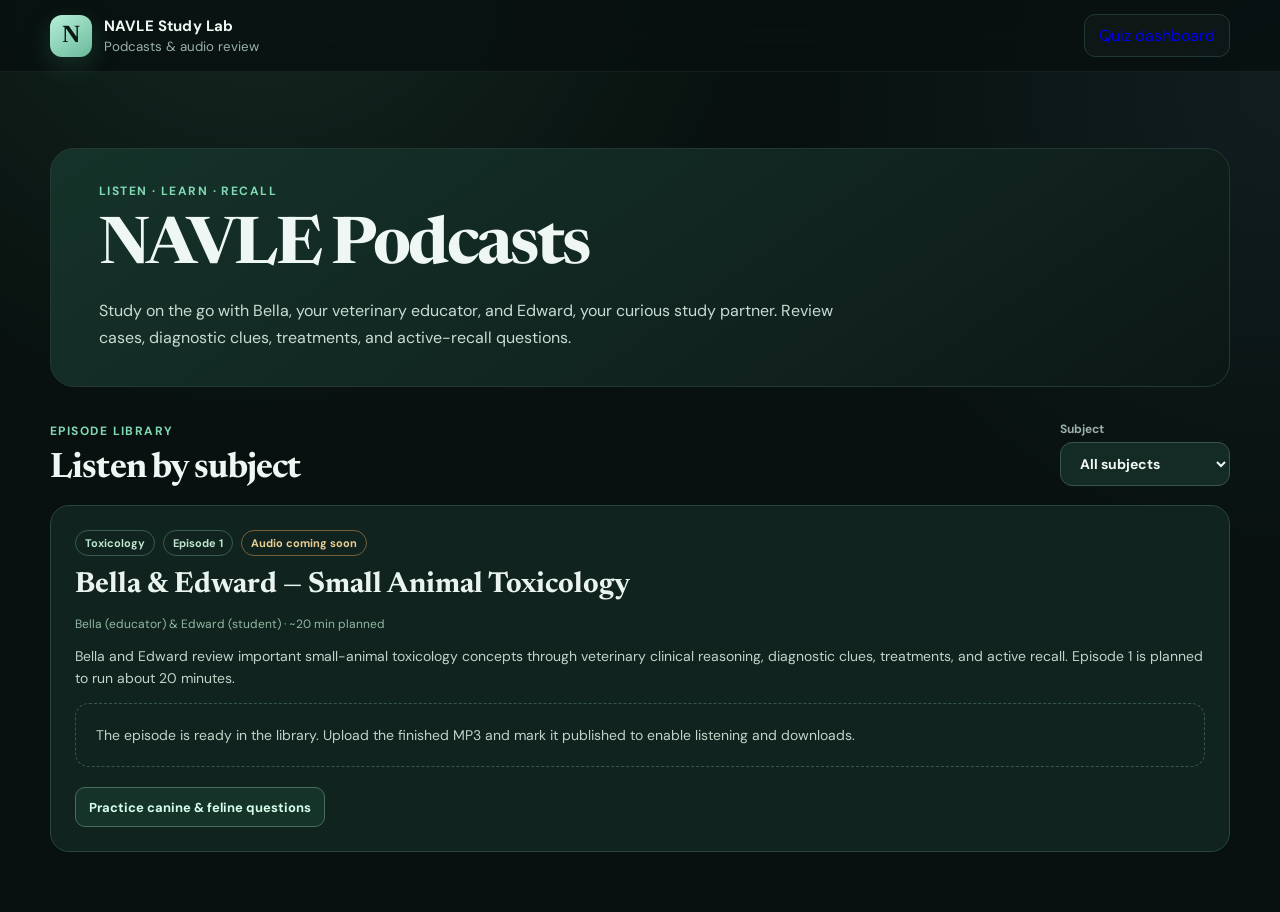
==== podcasts.html @ ac90ed96 "Add files via upload" ====
<!doctype html>
<html lang="en">
<head>
  <meta charset="utf-8">
  <meta name="viewport" content="width=device-width, initial-scale=1">
  <meta name="description" content="Bella and Edward NAVLE veterinary board review podcasts">
  <meta name="theme-color" content="#0b1715">
  <title>NAVLE Podcasts · NAVLE Study Lab</title>
  <link rel="preconnect" href="https://fonts.googleapis.com">
  <link rel="preconnect" href="https://fonts.gstatic.com" crossorigin>
  <link href="https://fonts.googleapis.com/css2?family=DM+Sans:wght@400;500;600;700&family=Newsreader:opsz,wght@6..72,600;6..72,700&display=swap" rel="stylesheet">
  <link rel="stylesheet" href="styles.css?v=4">
  <link rel="stylesheet" href="clinical.css?v=34">
  <link rel="stylesheet" href="podcasts.css?v=1">
  <script src="podcasts.js?v=1" defer></script>
</head>
<body>
  <div class="app-shell">
    <header class="topbar">
      <a class="brand podcasts-brand" href="index.html" aria-label="Return to NAVLE Study Lab dashboard">
        <span class="brand-mark">N</span>
        <span><strong>NAVLE Study Lab</strong><small>Podcasts &amp; audio review</small></span>
      </a>
      <div class="topbar-actions">
        <a class="ghost-btn podcast-nav-link" href="index.html">Quiz dashboard</a>
      </div>
    </header>
    <main class="main podcast-main">
      <section class="podcast-hero">
        <div class="eyebrow">Listen · learn · recall</div>
        <h1>NAVLE Podcasts</h1>
        <p>Study on the go with Bella, your veterinary educator, and Edward, your curious study partner. Review cases, diagnostic clues, treatments, and active-recall questions.</p>
      </section>
      <section class="podcast-library" aria-label="Podcast library">
        <div class="podcast-library-heading">
          <div><div class="eyebrow">Episode library</div><h2>Listen by subject</h2></div>
          <label class="podcast-filter-label" for="podcastSubject">Subject
            <select id="podcastSubject"><option value="all">All subjects</option></select>
          </label>
        </div>
        <div id="podcastStatus" class="podcast-status" role="status">Loading episodes…</div>
        <div id="podcastEpisodes" class="podcast-episodes"></div>
      </section>
    </main>
  </div>
</body>
</html>
---- styles.css ----
:root{
  --bg:#08110f; --surface:#0e1b18; --surface-2:#14231f; --surface-3:#1a2b26;
  --text:#eef7f3; --muted:#9bb0aa; --line:#233832; --accent:#85d3b3;
  --accent-strong:#b5efd8; --danger:#ff8e8e; --warning:#f3c978;
  --ok:#91e6bd; --shadow:0 24px 70px rgba(0,0,0,.28);
  --radius:18px; --max:1180px;
}
*{box-sizing:border-box}
html{scroll-behavior:smooth}
body{
  margin:0; min-height:100vh; color:var(--text); background:
  radial-gradient(circle at 20% -10%,rgba(80,150,124,.18),transparent 32rem),
  radial-gradient(circle at 100% 10%,rgba(80,118,150,.12),transparent 30rem),var(--bg);
  font-family:"DM Sans",system-ui,-apple-system,sans-serif;
}
button,select,input{font:inherit}
button{color:inherit}
button:focus-visible,.choice:focus-visible,select:focus-visible{outline:3px solid rgba(133,211,179,.45);outline-offset:3px}
.app-shell{min-height:100vh}
.topbar{
  position:sticky; top:0; z-index:20; display:flex; align-items:center; justify-content:space-between;
  gap:18px; padding:14px max(20px,calc((100vw - var(--max))/2)); backdrop-filter:blur(16px);
  background:rgba(8,17,15,.82); border-bottom:1px solid rgba(255,255,255,.06);
}
.brand{display:flex;align-items:center;gap:12px;background:none;border:0;padding:0;text-align:left;cursor:pointer}
.brand-mark{
  width:42px;height:42px;display:grid;place-items:center;border-radius:12px;
  background:linear-gradient(145deg,var(--accent-strong),#6bb99c);color:#0a1713;
  font-family:"Newsreader",serif;font-size:24px;font-weight:700;box-shadow:0 8px 24px rgba(76,164,130,.22)
}
.brand strong{display:block;font-size:15px;letter-spacing:.01em}.brand small{display:block;color:var(--muted);margin-top:2px}
.topbar-actions{display:flex;gap:8px}
.ghost-btn,.secondary-btn,.primary-btn,.pill-btn{
  border:1px solid var(--line);border-radius:11px;padding:10px 14px;cursor:pointer;transition:.18s ease;
}
.ghost-btn,.secondary-btn,.pill-btn{background:rgba(255,255,255,.025)}
.ghost-btn:hover,.secondary-btn:hover,.pill-btn:hover{background:var(--surface-3);border-color:#345248}
.primary-btn{background:var(--accent);color:#08110f;border-color:transparent;font-weight:700}
.primary-btn:hover{background:var(--accent-strong);transform:translateY(-1px)}
.primary-btn:disabled{opacity:.45;cursor:not-allowed;transform:none}
.main{width:min(var(--max),calc(100% - 40px));margin:0 auto;padding:52px 0 80px}
.hero{display:grid;grid-template-columns:minmax(0,1.35fr) minmax(290px,.65fr);gap:34px;align-items:end;margin-bottom:34px}
.eyebrow{text-transform:uppercase;letter-spacing:.14em;margin-bottom: 12px;font-size:12px;font-weight:700;color:var(--accent)}
h1,h2,h3{font-family:"Newsreader",serif;margin:0}
h1{font-size:clamp(42px,7vw,78px);line-height:.95;letter-spacing:-.04em;max-width:760px}
h2{font-size:34px;letter-spacing:-.025em}h3{font-size:23px}
.lede{color:var(--muted);font-size:17px;line-height:1.65;max-width:700px;margin:22px 0 0}
.hero-stat{
  border:1px solid var(--line);border-radius:var(--radius);padding:22px;background:linear-gradient(160deg,var(--surface-2),var(--surface));
  box-shadow:var(--shadow)
}
.hero-stat .big{font-family:"Newsreader";font-size:42px;font-weight:700}.hero-stat p{margin:4px 0 0;color:var(--muted)}
.controls{
  display:grid;grid-template-columns:1.15fr 1fr 1fr auto;gap:12px;align-items:end;
  padding:18px;border:1px solid var(--line);background:rgba(14,27,24,.72);border-radius:var(--radius);margin-bottom:26px
}
.field label{display:block;color:var(--muted);font-size:12px;font-weight:700;text-transform:uppercase;letter-spacing:.08em;margin:0 0 7px}
select{
  width:100%;background:var(--surface-3);color:var(--text);border:1px solid var(--line);border-radius:11px;padding:11px 12px
}
.section-heading{display:flex;justify-content:space-between;align-items:flex-end;gap:16px;margin:36px 0 16px}
.section-heading p{color:var(--muted);margin:0}
.grid{display:grid;grid-template-columns:repeat(3,minmax(0,1fr));gap:14px}
.category-card{
  position:relative;min-height:170px;padding:20px;border-radius:16px;border:1px solid var(--line);background:
  linear-gradient(155deg,rgba(25,48,41,.7),rgba(12,26,22,.9));cursor:pointer;transition:.2s ease;text-align:left
}
.category-card:hover{transform:translateY(-3px);border-color:#41685b;box-shadow:0 16px 34px rgba(0,0,0,.18)}
.category-card .count{font-size:13px;color:var(--muted)}.category-card h3{margin:12px 0 18px}
.mini-progress{height:5px;border-radius:999px;background:#20352e;overflow:hidden}.mini-progress span{display:block;height:100%;background:var(--accent);border-radius:inherit}
.card-footer{display:flex;justify-content:space-between;align-items:center;margin-top:10px;font-size:12px;color:var(--muted)}
.badge{padding:5px 8px;border:1px solid var(--line);border-radius:999px;background:rgba(255,255,255,.025)}
.quiz-head{display:flex;justify-content:space-between;gap:20px;align-items:flex-start;margin-bottom:22px}
.quiz-title p{color:var(--muted);margin:7px 0 0}
.progress-wrap{min-width:260px;text-align:right}.progress-wrap small{color:var(--muted)}
.progress-bar{height:7px;background:#1d312b;border-radius:999px;overflow:hidden;margin-top:8px}.progress-bar span{display:block;height:100%;background:var(--accent);transition:width .25s ease}
.question-card{max-width:900px;margin:0 auto;padding:30px;border:1px solid var(--line);border-radius:22px;background:linear-gradient(160deg,var(--surface-2),var(--surface));box-shadow:var(--shadow)}
.question-meta{display:flex;flex-wrap:wrap;gap:8px;margin-bottom:20px}
.question-text{font-family:"Newsreader",serif;font-size:clamp(25px,4vw,36px);line-height:1.18;letter-spacing:-.02em;margin:0 0 26px}
.choices{display:grid;gap:10px}
.choice{
  width:100%;display:grid;grid-template-columns:42px 1fr;gap:13px;align-items:start;text-align:left;
  background:rgba(255,255,255,.025);border:1px solid var(--line);border-radius:14px;padding:14px;cursor:pointer;transition:.16s ease
}
.choice:hover:not(:disabled){border-color:#45695d;background:rgba(133,211,179,.05)}
.choice:disabled{cursor:default}
.choice-letter{display:grid;place-items:center;width:34px;height:34px;border:1px solid #355248;border-radius:9px;font-weight:700;color:var(--muted)}
.choice.selected{border-color:#77bda3;background:rgba(133,211,179,.08)}.choice.selected .choice-letter{border-color:var(--accent);color:var(--accent-strong)}
.choice.correct{border-color:#62c99d;background:rgba(77,201,153,.09)}.choice.correct .choice-letter{background:#173b2d;color:var(--ok);border-color:#3e8f6d}
.choice.wrong{border-color:#a85252;background:rgba(220,80,80,.08)}.choice.wrong .choice-letter{background:#462325;color:#ffb2b2;border-color:#884447}
.feedback{margin-top:18px;padding:15px 17px;border-radius:13px;border:1px solid var(--line);background:#0c1815}
.feedback.good{border-color:#32684f}.feedback.bad{border-color:#713d3d}.feedback strong{display:block;margin-bottom:4px}.feedback p{margin:0;color:var(--muted);line-height:1.45}
.quiz-actions{display:flex;justify-content:space-between;gap:12px;margin-top:22px}.quiz-actions-right{display:flex;gap:10px}
.result-card,.stats-card,.center-card{max-width:840px;margin:30px auto;padding:30px;border:1px solid var(--line);border-radius:22px;background:var(--surface);box-shadow:var(--shadow)}
.result-score{display:flex;gap:24px;align-items:center;margin:24px 0}.score-ring{
  width:120px;height:120px;border-radius:50%;display:grid;place-items:center;border:10px solid #254237;font-family:"Newsreader";font-size:30px;font-weight:700
}
.result-copy p{color:var(--muted);line-height:1.6}.result-actions{display:flex;flex-wrap:wrap;gap:10px;margin-top:20px}
.stats-grid{display:grid;grid-template-columns:repeat(4,1fr);gap:12px;margin:20px 0}.stat-box{padding:16px;border:1px solid var(--line);border-radius:14px;background:var(--surface-2)}.stat-box strong{font-size:24px;display:block}.stat-box span{color:var(--muted);font-size:12px}
.missed-list{display:grid;gap:9px;margin-top:16px}.missed-row{padding:12px 14px;border:1px solid var(--line);border-radius:12px;color:var(--muted);background:rgba(255,255,255,.02)}
.empty{color:var(--muted);padding:34px;text-align:center;border:1px dashed var(--line);border-radius:16px}
.spinner{width:36px;height:36px;border:3px solid #2d463e;border-top-color:var(--accent);border-radius:50%;animation:spin .8s linear infinite;margin:0 auto 12px}
.center-card{text-align:center}.center-card p{color:var(--muted)}
@keyframes spin{to{transform:rotate(360deg)}}
@media(max-width:900px){.hero{grid-template-columns:1fr}.controls{grid-template-columns:1fr 1fr}.grid{grid-template-columns:repeat(2,1fr)}.stats-grid{grid-template-columns:repeat(2,1fr)}}
@media(max-width:620px){
  .main{width:min(100% - 24px,var(--max));padding-top:34px}.topbar{padding:12px}.brand small{display:none}.topbar-actions .ghost-btn:last-child{display:none}
  .controls,.grid{grid-template-columns:1fr}.controls .primary-btn{width:100%}.quiz-head{display:block}.progress-wrap{text-align:left;min-width:0;margin-top:15px}
  .question-card{padding:20px}.choice{grid-template-columns:36px 1fr;padding:12px}.question-text{font-size:27px}.quiz-actions{align-items:stretch}.quiz-actions-right{margin-left:auto}
  .stats-grid{grid-template-columns:1fr 1fr}.result-score{align-items:flex-start;flex-direction:column}
}

/* Completion-first study flow */
.hero-progress{height:7px;border-radius:999px;background:#20352e;overflow:hidden;margin-top:18px}.hero-progress span{display:block;height:100%;background:var(--accent);border-radius:inherit;transition:width .25s ease}.hero-stat small{display:block;margin-top:8px;color:var(--muted)}
.card-top{display:flex;justify-content:space-between;align-items:center;gap:12px}.complete-chip{font-size:11px;font-weight:700;letter-spacing:.04em;color:var(--ok);border:1px solid #376c56;background:rgba(86,190,145,.08);border-radius:999px;padding:5px 8px}.progress-numbers{display:flex;justify-content:space-between;gap:12px;margin-top:10px;font-size:12px;color:var(--muted)}.progress-numbers strong{color:var(--text);font-weight:600}.complete-card{background:linear-gradient(155deg,rgba(28,66,52,.72),rgba(11,29,23,.95));border-color:#345b4c}.complete-card .mini-progress span{background:var(--ok)}
.complete-result{text-align:center}.complete-icon{width:68px;height:68px;border-radius:50%;display:grid;place-items:center;margin:0 auto 18px;background:rgba(104,214,166,.12);border:1px solid #3e8064;color:var(--ok);font-size:32px;font-weight:700}.complete-result .lede{margin:16px auto 0}.complete-result .result-actions{justify-content:center}.section-complete-bar{height:8px;max-width:560px;margin:24px auto 0;border-radius:999px;background:#20352e;overflow:hidden}.section-complete-bar span{display:block;height:100%;background:var(--ok)}
.retry-note{display:flex;justify-content:space-between;gap:12px;align-items:center;padding:12px 14px;border:1px solid #5b4b2c;background:rgba(243,201,120,.06);border-radius:12px;color:var(--warning)}.retry-note span{color:var(--muted);font-size:12px}.overall-progress{margin:22px 0;padding:16px;border:1px solid var(--line);border-radius:14px;background:var(--surface-2)}.overall-progress>div:first-child{display:flex;justify-content:space-between;gap:12px;align-items:center;margin-bottom:10px}.overall-progress span{color:var(--muted);font-size:13px}
@media(max-width:620px){.progress-numbers{font-size:11px}.retry-note{align-items:flex-start;flex-direction:column}.complete-result .result-actions{display:grid;grid-template-columns:1fr}.complete-result .result-actions button{width:100%}}
---- clinical.css ----
/* v11 — Quick Burst + Clinical Cases */
.dual-progress{display:grid;gap:18px}
.hero-lane+.hero-lane{padding-top:16px;border-top:1px solid var(--line)}
.hero-lane-head{display:flex;justify-content:space-between;gap:12px;align-items:center;margin-bottom:8px}
.hero-lane-head strong{font-family:"Newsreader",serif;font-size:20px}
.hero-lane-head span,.hero-lane small{color:var(--muted);font-size:12px}
.hero-lane.clinical .hero-progress span,
.clinical-track .mini-progress span,
.mode-stats.clinical .progress-bar span{background:linear-gradient(90deg,var(--accent),#9cb9f0)}
.clinical-controls{grid-template-columns:1fr 1.15fr 1fr .8fr auto}
.dual-card{min-height:230px}
.track-block{margin-top:14px}
.track-label{display:flex;justify-content:space-between;gap:10px;color:var(--muted);font-size:11px;margin-bottom:6px}
.track-label span:first-child{font-weight:700;color:var(--text)}
.clinical-track{padding-top:10px;border-top:1px solid rgba(255,255,255,.05)}
.clinical-badge{border-color:#4b6a80;color:#bdd0ee}
.clinical-question-card .question-text{max-width:820px}
.progress-mode-stack{display:grid;gap:14px;margin:24px 0}
.mode-stats{padding:18px;border:1px solid var(--line);border-radius:15px;background:var(--surface-2)}
.mode-stats-head{display:flex;justify-content:space-between;align-items:center;gap:12px;margin-bottom:12px}
.mode-stats-head h3{font-size:21px}.mode-stats-head strong{font-size:22px}
.mode-stat-numbers{display:flex;flex-wrap:wrap;gap:14px;margin-top:9px;color:var(--muted);font-size:12px}
@media(max-width:1000px){.clinical-controls{grid-template-columns:1fr 1fr}.clinical-controls .primary-btn{width:100%}}
@media(max-width:620px){
  .clinical-controls{grid-template-columns:1fr}
  .dual-card{min-height:0}
  .hero-lane-head{align-items:flex-start;flex-direction:column;gap:2px}
}


/* v13 — dashboard polish */
.hero .lede{
  max-width:720px;
}
.dual-progress{
  gap:22px;
}
.hero-lane{
  display:block;
}
.hero-lane + .hero-lane{
  margin-top:2px;
  padding-top:20px;
}
.hero-lane-head{
  display:flex;
  align-items:baseline;
  justify-content:space-between;
  gap:24px;
  margin-bottom:10px;
}
.hero-lane-head strong{
  white-space:nowrap;
}
.hero-lane-head span{
  white-space:nowrap;
  text-align:right;
}
.hero-lane small{
  display:block;
  margin-top:8px;
}

.clinical-controls{
  grid-template-columns:minmax(180px,1fr) minmax(250px,1.25fr) minmax(240px,1.1fr) minmax(90px,.38fr);
  align-items:end;
}
.start-session-row{
  grid-column:1 / -1;
  display:flex;
  justify-content:center;
  padding-top:2px;
}
.start-session-row .primary-btn{
  width:min(260px,100%);
  min-width:220px;
}

@media(max-width:1000px){
  .clinical-controls{
    grid-template-columns:1fr 1fr;
  }
  .start-session-row{
    grid-column:1 / -1;
  }
}
@media(max-width:620px){
  .clinical-controls{
    grid-template-columns:1fr;
  }
  .start-session-row{
    grid-column:1;
  }
  .start-session-row .primary-btn{
    width:100%;
    min-width:0;
  }
  .hero-lane-head{
    flex-direction:row;
    align-items:baseline;
    gap:10px;
  }
}


/* v14 — section card cleanup + resilient dashboard layout */
.controls.clinical-controls{
  display:grid !important;
  grid-template-columns:minmax(180px,1fr) minmax(250px,1.25fr) minmax(240px,1.1fr) minmax(90px,.38fr) !important;
  gap:14px !important;
  align-items:end !important;
}
.controls.clinical-controls .start-session-row{
  grid-column:1 / -1 !important;
  display:flex !important;
  justify-content:center !important;
  width:100% !important;
  padding-top:4px !important;
}
.controls.clinical-controls .start-session-row .primary-btn{
  width:260px !important;
  min-width:220px !important;
  max-width:100% !important;
}

.dual-card{
  display:block !important;
  text-align:left !important;
  padding:20px !important;
  min-height:250px !important;
}
.dual-card .section-counts{
  display:flex !important;
  justify-content:space-between !important;
  align-items:center !important;
  gap:14px !important;
  flex-wrap:wrap !important;
  margin-bottom:8px !important;
  color:var(--muted) !important;
  font-size:12px !important;
}
.dual-card h3{
  margin:4px 0 18px !important;
}
.dual-card .track-block{
  display:block !important;
  margin-top:0 !important;
}
.dual-card .track-block + .track-block{
  margin-top:16px !important;
  padding-top:14px !important;
  border-top:1px solid rgba(255,255,255,.06) !important;
}
.dual-card .track-label{
  display:flex !important;
  justify-content:space-between !important;
  align-items:baseline !important;
  gap:16px !important;
  width:100% !important;
  margin-bottom:8px !important;
  font-size:13px !important;
}
.dual-card .track-name{
  font-weight:700 !important;
  color:var(--text) !important;
  white-space:nowrap !important;
}
.dual-card .track-remaining{
  color:var(--muted) !important;
  text-align:right !important;
  white-space:nowrap !important;
}
.dual-card .mini-progress{
  margin:0 !important;
}
.dual-card .track-cleared{
  margin-top:7px !important;
  color:var(--muted) !important;
  font-size:11px !important;
}
.dual-card .clinical-track{
  border-top:1px solid rgba(255,255,255,.06) !important;
}
.dual-card .clinical-track .mini-progress span{
  background:linear-gradient(90deg,var(--accent),#9cb9f0) !important;
}

@media(max-width:1000px){
  .controls.clinical-controls{
    grid-template-columns:1fr 1fr !important;
  }
}
@media(max-width:620px){
  .controls.clinical-controls{
    grid-template-columns:1fr !important;
  }
  .controls.clinical-controls .start-session-row{
    grid-column:1 !important;
  }
  .controls.clinical-controls .start-session-row .primary-btn{
    width:100% !important;
    min-width:0 !important;
  }
  .dual-card{
    min-height:0 !important;
  }
  .dual-card .section-counts,
  .dual-card .track-label{
    gap:8px !important;
  }
}
---- podcasts.css ----
/* Podcast add-on. Does not override existing quiz layouts or progress tracking. */
.podcast-nav-link{display:inline-flex;align-items:center;justify-content:center;text-decoration:none;white-space:nowrap}
.podcasts-brand{text-decoration:none;color:inherit}
.podcast-main{padding-bottom:60px}
.podcast-hero{margin:24px 0 34px;padding:34px clamp(20px,5vw,48px);border:1px solid var(--line,#29443d);border-radius:24px;background:linear-gradient(145deg,#15332a,#10211e 68%,#0b1715);color:var(--text,#f1f9f5)}
.podcast-hero .eyebrow,.podcast-library .eyebrow{font-size:12px;letter-spacing:.12em;text-transform:uppercase;color:#81d8b4;font-weight:700}
.podcast-hero h1{font-family:'Newsreader',Georgia,serif;font-size:clamp(37px,6vw,65px);line-height:1.05;margin:15px 0}
.podcast-hero p{max-width:740px;line-height:1.7;color:#c8dcd3;margin:0;font-size:16px}
.podcast-library-heading{display:flex;gap:20px;align-items:end;justify-content:space-between;margin:0 0 19px}
.podcast-library-heading h2{font-family:'Newsreader',Georgia,serif;font-size:clamp(26px,4vw,35px);margin:7px 0 0}
.podcast-filter-label{display:flex;flex-direction:column;gap:5px;color:var(--muted,#bad0c5);font-size:12px;font-weight:700}
.podcast-filter-label select{min-width:170px;max-width:100%;padding:11px 15px;border:1px solid #36564a;border-radius:12px;background:#142a24;color:#f0f8f3;font:inherit;font-size:14px}
.podcast-episodes{display:grid;grid-template-columns:repeat(auto-fit,minmax(min(100%,340px),1fr));gap:18px}
.podcast-card{border:1px solid #29463b;border-radius:19px;background:#10231e;padding:24px;min-width:0;display:flex;flex-direction:column;gap:13px;color:#e9f4ee}
.podcast-card-header{display:flex;flex-wrap:wrap;gap:8px;align-items:center}
.podcast-chip{display:inline-block;border:1px solid #365c4e;border-radius:999px;padding:5px 9px;font-size:11px;color:#bde6d2;font-weight:700}
.podcast-chip.pending{color:#e9cd93;border-color:#78603a}
.podcast-card h3{font-family:'Newsreader',Georgia,serif;font-size:clamp(23px,3vw,29px);margin:0;line-height:1.18}
.podcast-card p{line-height:1.6;color:#c1d4c9;margin:0;font-size:14px}
.podcast-hosts{font-size:12px;color:#91b8a5}
.podcast-card audio{width:100%;min-height:54px;accent-color:#81d8b4}
.podcast-controls{display:flex;align-items:center;gap:10px;flex-wrap:wrap}
.podcast-controls label{font-size:13px;color:#cadfd2}
.podcast-controls select{padding:7px 10px;border-radius:9px;background:#19352b;color:#fff;border:1px solid #456a59}
.podcast-actions{display:flex;flex-wrap:wrap;gap:10px;margin-top:auto;padding-top:7px}
.podcast-action{display:inline-flex;align-items:center;justify-content:center;padding:10px 13px;border:1px solid #476d5c;border-radius:10px;color:#d4ffeb;background:#163329;font-weight:700;font-size:13px;text-decoration:none;min-height:40px}
.podcast-action:hover,.podcast-action:focus-visible{background:#204739}
.podcast-action.primary{background:#8ad9ba;color:#10271c;border-color:#8ad9ba}
.podcast-empty{border:1px dashed #36574a;border-radius:14px;padding:20px;color:#a9c7b6}
.podcast-status:empty{display:none}
.podcast-status{color:#c6dcd1;margin:0 0 16px}
@media(max-width:650px){.podcast-library-heading{align-items:stretch;flex-direction:column}.podcast-filter-label select{width:100%}.podcast-card{padding:20px}.podcast-hero{margin-top:10px}.podcast-main{padding-bottom:40px}.topbar-actions .podcast-nav-link{padding:9px 11px;font-size:13px}}
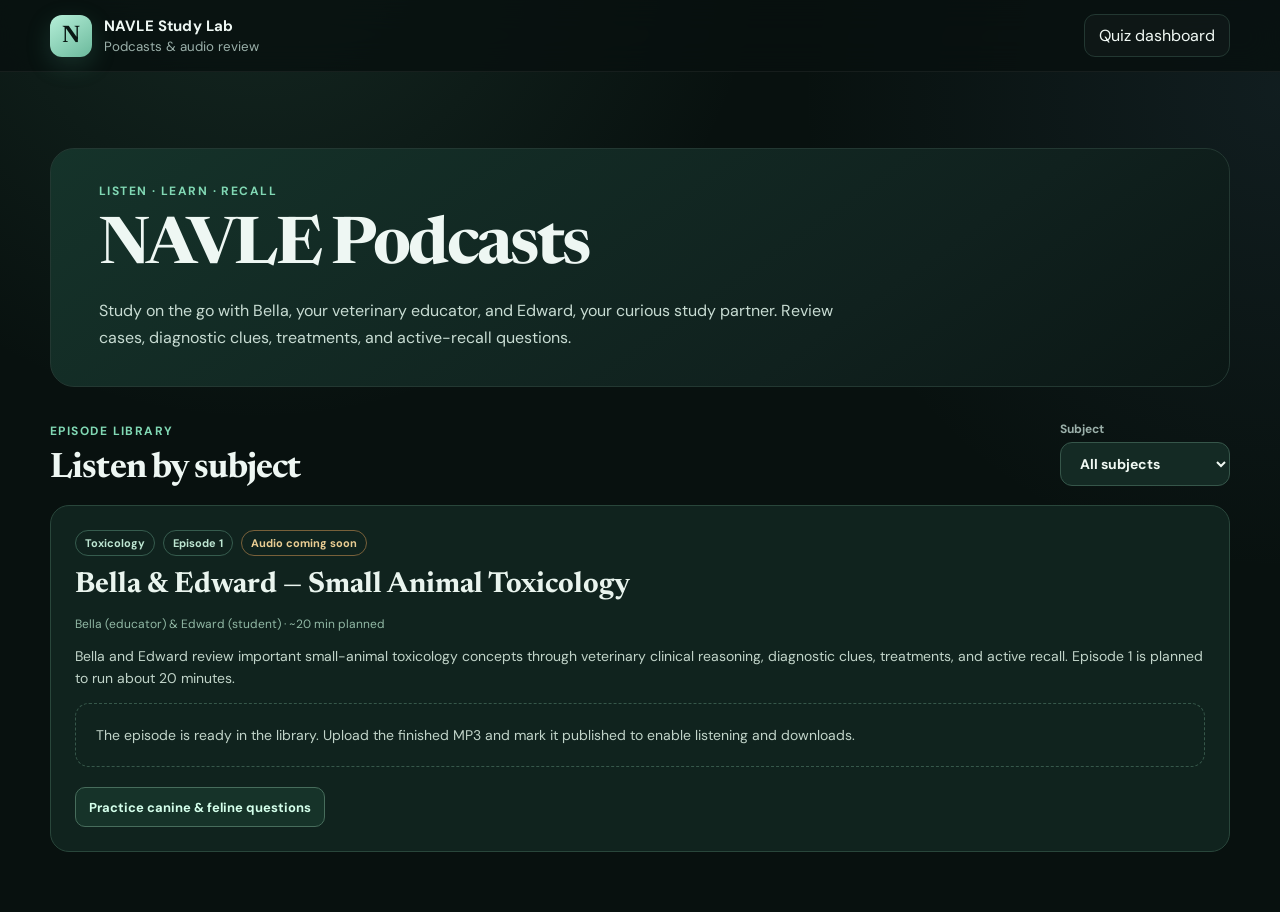
==== commit 05357d73: "Add files via upload" ====
--- a/podcasts.html
+++ b/podcasts.html
@@ -11,7 +11,7 @@
   <link href="https://fonts.googleapis.com/css2?family=DM+Sans:wght@400;500;600;700&family=Newsreader:opsz,wght@6..72,600;6..72,700&display=swap" rel="stylesheet">
   <link rel="stylesheet" href="styles.css?v=4">
   <link rel="stylesheet" href="clinical.css?v=34">
-  <link rel="stylesheet" href="podcasts.css?v=1">
+  <link rel="stylesheet" href="podcasts.css?v=3">
   <script src="podcasts.js?v=1" defer></script>
 </head>
 <body>
--- a/podcasts.css
+++ b/podcasts.css
@@ -1,5 +1,8 @@
 /* Podcast add-on. Does not override existing quiz layouts or progress tracking. */
 .podcast-nav-link{display:inline-flex;align-items:center;justify-content:center;text-decoration:none;white-space:nowrap}
+/* Match the white navigation text used by the existing buttons, not the browser link blue. */
+.topbar-actions a.podcast-nav-link,.topbar-actions a.podcast-nav-link:link,.topbar-actions a.podcast-nav-link:visited{color:#f1f9f5}
+.topbar-actions a.podcast-nav-link:hover,.topbar-actions a.podcast-nav-link:focus-visible{color:#ffffff}
 .podcasts-brand{text-decoration:none;color:inherit}
 .podcast-main{padding-bottom:60px}
 .podcast-hero{margin:24px 0 34px;padding:34px clamp(20px,5vw,48px);border:1px solid var(--line,#29443d);border-radius:24px;background:linear-gradient(145deg,#15332a,#10211e 68%,#0b1715);color:var(--text,#f1f9f5)}
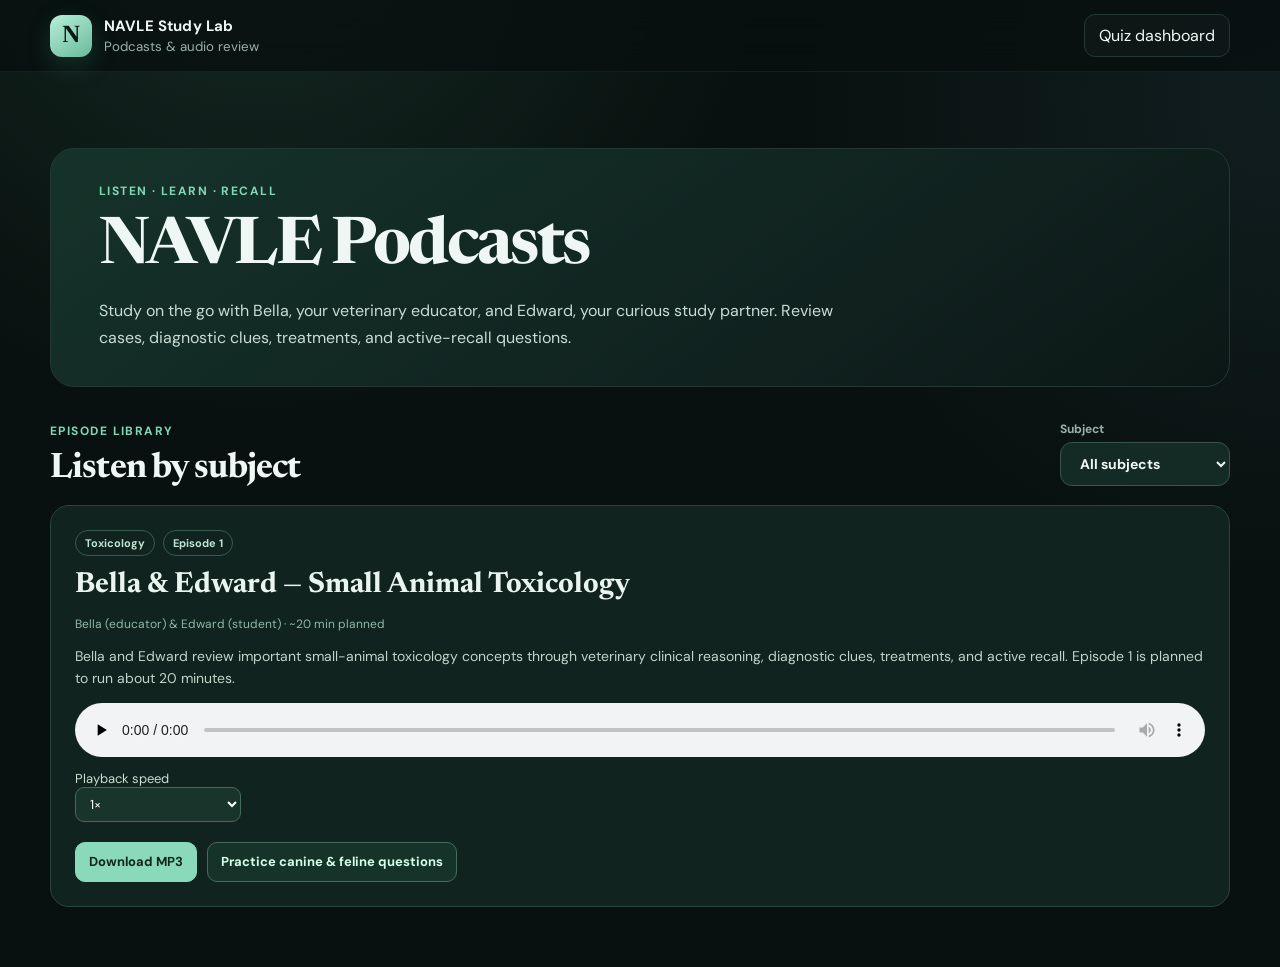
==== commit 0b5d596e: "Add files via upload" ====
--- a/podcasts.html
+++ b/podcasts.html
@@ -11,8 +11,8 @@
   <link href="https://fonts.googleapis.com/css2?family=DM+Sans:wght@400;500;600;700&family=Newsreader:opsz,wght@6..72,600;6..72,700&display=swap" rel="stylesheet">
   <link rel="stylesheet" href="styles.css?v=4">
   <link rel="stylesheet" href="clinical.css?v=34">
-  <link rel="stylesheet" href="podcasts.css?v=3">
-  <script src="podcasts.js?v=1" defer></script>
+  <link rel="stylesheet" href="podcasts.css?v=4">
+  <script src="podcasts.js?v=4" defer></script>
 </head>
 <body>
   <div class="app-shell">
--- a/podcasts.css
+++ b/podcasts.css
@@ -33,3 +33,10 @@
 .podcast-status:empty{display:none}
 .podcast-status{color:#c6dcd1;margin:0 0 16px}
 @media(max-width:650px){.podcast-library-heading{align-items:stretch;flex-direction:column}.podcast-filter-label select{width:100%}.podcast-card{padding:20px}.podcast-hero{margin-top:10px}.podcast-main{padding-bottom:40px}.topbar-actions .podcast-nav-link{padding:9px 11px;font-size:13px}}
+
+/* Audio-only resume state; existing quiz styling is unchanged. */
+.podcast-resume-note{font-size:12px;color:#acd6c3;flex-basis:100%}
+.podcast-resume-note:empty{display:none}
+.podcast-restart{font:inherit;font-size:12px;color:#e9f7ef;background:#19352b;border:1px solid #456a59;border-radius:9px;padding:8px 11px;cursor:pointer}
+.podcast-restart:hover,.podcast-restart:focus-visible{background:#245141}
+.podcast-restart[hidden]{display:none}
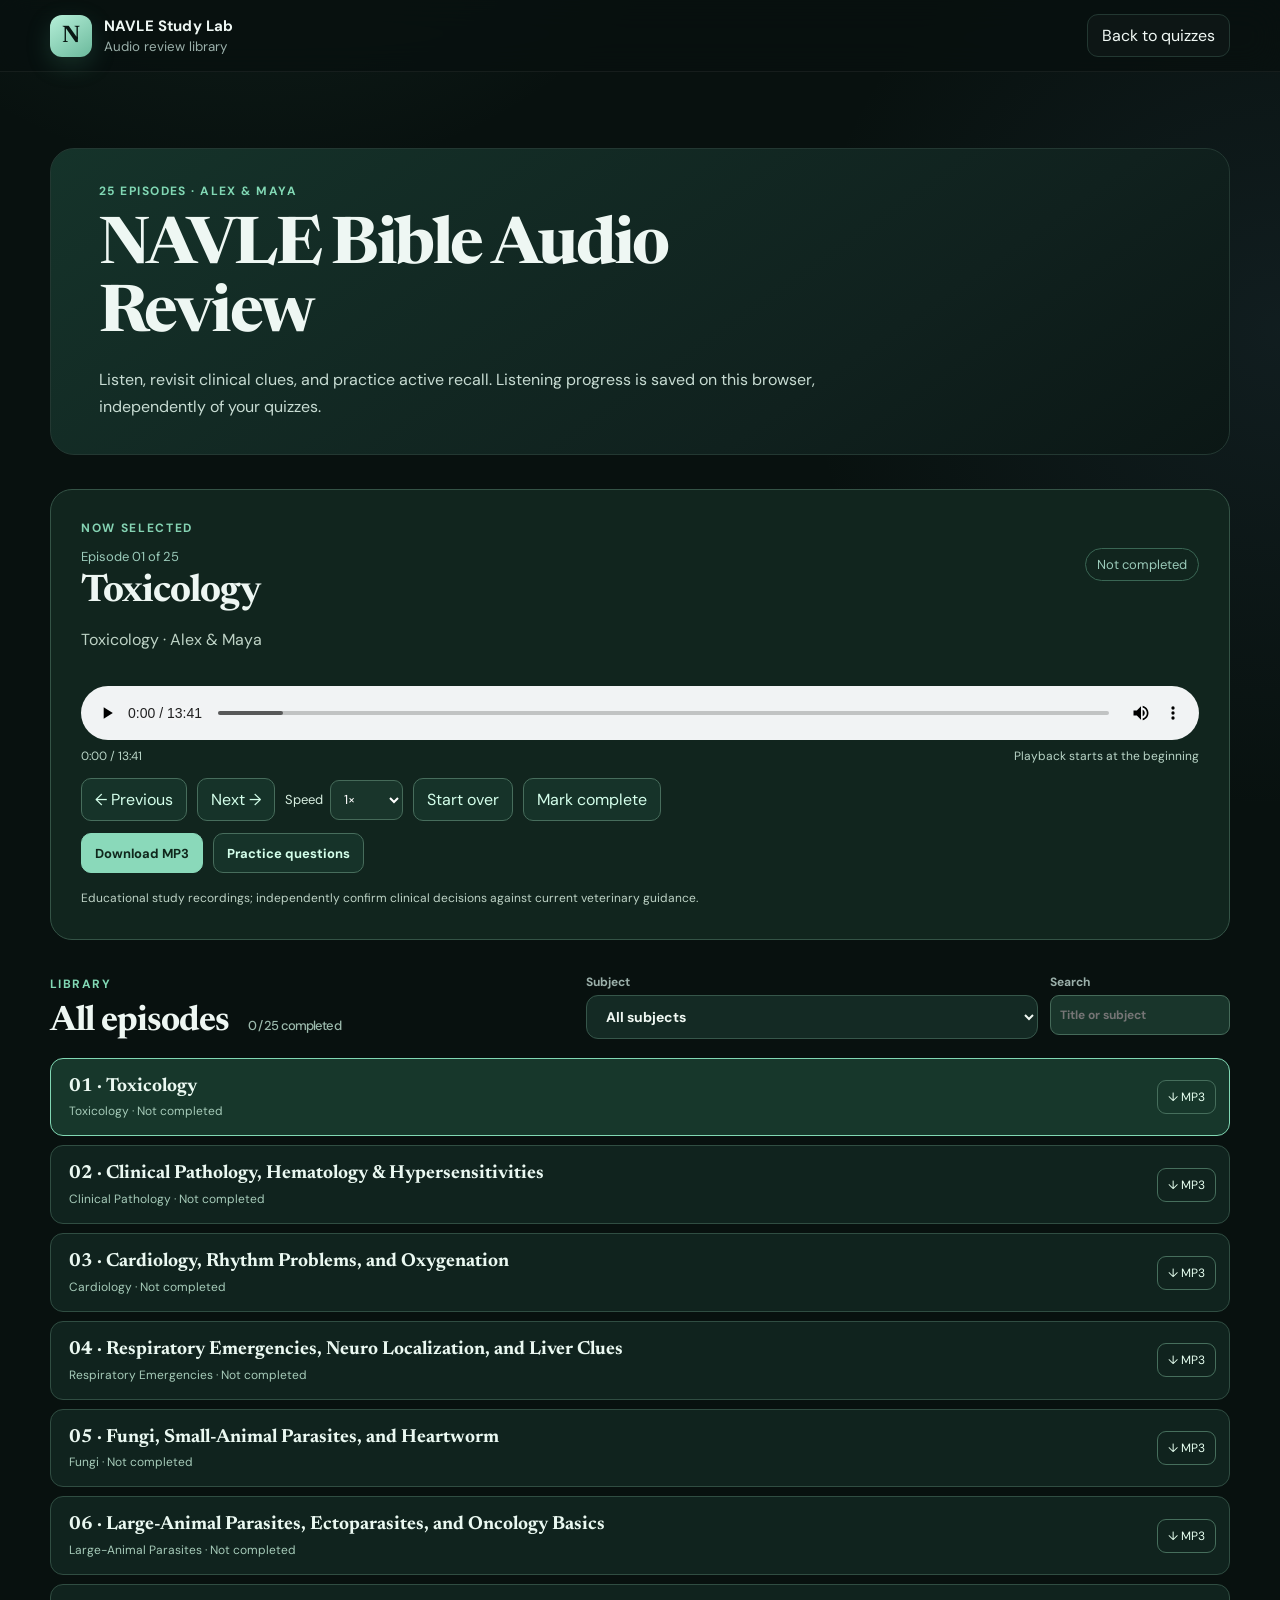
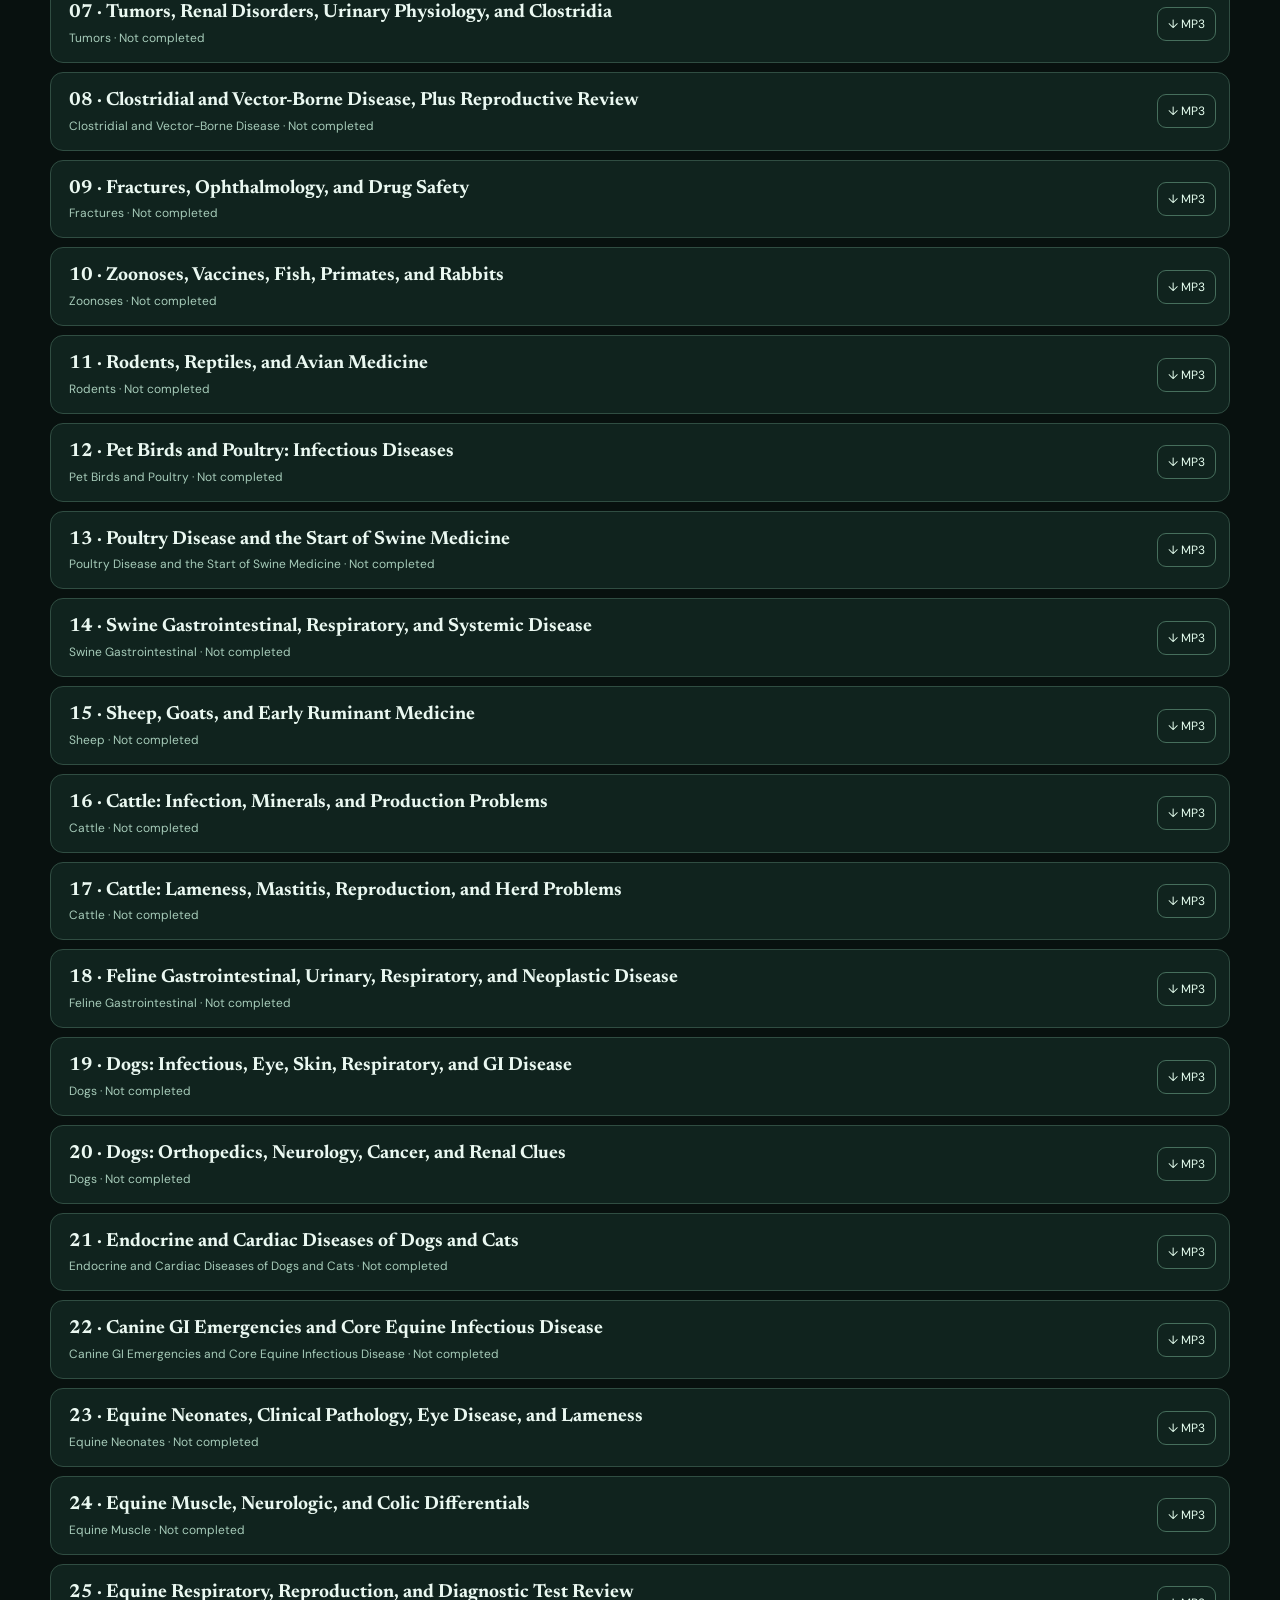
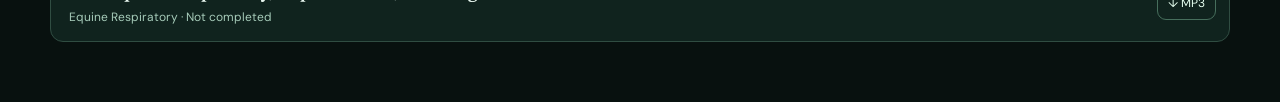
==== commit 3f77ea11: "Add files via upload" ====
--- a/podcasts.html
+++ b/podcasts.html
@@ -1,47 +1,24 @@
 <!doctype html>
 <html lang="en">
 <head>
-  <meta charset="utf-8">
-  <meta name="viewport" content="width=device-width, initial-scale=1">
-  <meta name="description" content="Bella and Edward NAVLE veterinary board review podcasts">
-  <meta name="theme-color" content="#0b1715">
-  <title>NAVLE Podcasts · NAVLE Study Lab</title>
-  <link rel="preconnect" href="https://fonts.googleapis.com">
-  <link rel="preconnect" href="https://fonts.gstatic.com" crossorigin>
-  <link href="https://fonts.googleapis.com/css2?family=DM+Sans:wght@400;500;600;700&family=Newsreader:opsz,wght@6..72,600;6..72,700&display=swap" rel="stylesheet">
-  <link rel="stylesheet" href="styles.css?v=4">
-  <link rel="stylesheet" href="clinical.css?v=34">
-  <link rel="stylesheet" href="podcasts.css?v=4">
-  <script src="podcasts.js?v=4" defer></script>
+<meta charset="utf-8"><meta name="viewport" content="width=device-width, initial-scale=1">
+<meta name="theme-color" content="#0b1715"><meta name="description" content="25 NAVLE Bible audio study review episodes with Alex and Maya">
+<title>NAVLE Podcasts · NAVLE Study Lab</title>
+<link rel="preconnect" href="https://fonts.googleapis.com"><link rel="preconnect" href="https://fonts.gstatic.com" crossorigin>
+<link href="https://fonts.googleapis.com/css2?family=DM+Sans:wght@400;500;600;700&family=Newsreader:opsz,wght@6..72,600;6..72,700&display=swap" rel="stylesheet">
+<link rel="stylesheet" href="styles.css?v=4"><link rel="stylesheet" href="clinical.css?v=34"><link rel="stylesheet" href="podcasts.css?v=5">
+<script src="podcasts.js?v=6" defer></script>
 </head>
-<body>
-  <div class="app-shell">
-    <header class="topbar">
-      <a class="brand podcasts-brand" href="index.html" aria-label="Return to NAVLE Study Lab dashboard">
-        <span class="brand-mark">N</span>
-        <span><strong>NAVLE Study Lab</strong><small>Podcasts &amp; audio review</small></span>
-      </a>
-      <div class="topbar-actions">
-        <a class="ghost-btn podcast-nav-link" href="index.html">Quiz dashboard</a>
-      </div>
-    </header>
-    <main class="main podcast-main">
-      <section class="podcast-hero">
-        <div class="eyebrow">Listen · learn · recall</div>
-        <h1>NAVLE Podcasts</h1>
-        <p>Study on the go with Bella, your veterinary educator, and Edward, your curious study partner. Review cases, diagnostic clues, treatments, and active-recall questions.</p>
-      </section>
-      <section class="podcast-library" aria-label="Podcast library">
-        <div class="podcast-library-heading">
-          <div><div class="eyebrow">Episode library</div><h2>Listen by subject</h2></div>
-          <label class="podcast-filter-label" for="podcastSubject">Subject
-            <select id="podcastSubject"><option value="all">All subjects</option></select>
-          </label>
-        </div>
-        <div id="podcastStatus" class="podcast-status" role="status">Loading episodes…</div>
-        <div id="podcastEpisodes" class="podcast-episodes"></div>
-      </section>
-    </main>
-  </div>
-</body>
-</html>
+<body><div class="app-shell">
+<header class="topbar"><a class="brand podcasts-brand" href="index.html" aria-label="NAVLE Study Lab dashboard"><span class="brand-mark">N</span><span><strong>NAVLE Study Lab</strong><small>Audio review library</small></span></a><div class="topbar-actions"><a class="ghost-btn podcast-nav-link" href="index.html">Back to quizzes</a></div></header>
+<main class="main podcast-main">
+<section class="podcast-hero"><div class="eyebrow">25 episodes · Alex &amp; Maya</div><h1>NAVLE Bible Audio Review</h1><p>Listen, revisit clinical clues, and practice active recall. Listening progress is saved on this browser, independently of your quizzes.</p></section>
+<section class="podcast-player-panel" aria-label="Podcast player" id="playerPanel"><div class="eyebrow">Now selected</div><div class="podcast-now-grid"><div><div class="podcast-now-kicker" id="nowNumber">Episode 01 of 25</div><h2 id="nowTitle">Loading library…</h2><p id="nowDetail">Alex &amp; Maya</p></div><span class="podcast-now-state" id="nowState" role="status"></span></div>
+<audio id="mainAudio" controls preload="metadata" aria-label="NAVLE episode audio player">Your browser does not support HTML5 audio.</audio>
+<div class="podcast-time-row"><span id="timeReadout">0:00 / —</span><span id="resumeReadout" aria-live="polite"></span></div>
+<div class="podcast-player-controls"><button id="prevEpisode" type="button" class="podcast-action">← Previous</button><button id="nextEpisode" type="button" class="podcast-action">Next →</button><label for="podcastSpeed">Speed <select id="podcastSpeed"><option value="0.75">0.75×</option><option value="1" selected>1×</option><option value="1.25">1.25×</option><option value="1.5">1.5×</option><option value="1.75">1.75×</option><option value="2">2×</option></select></label><button id="startOver" type="button" class="podcast-action">Start over</button><button id="markComplete" type="button" class="podcast-action">Mark complete</button></div>
+<div class="podcast-player-links"><a class="podcast-action primary" id="downloadEpisode" href="#" download>Download MP3</a><a class="podcast-action" href="index.html" id="relatedQuiz">Practice questions</a></div>
+<p class="podcast-player-warning" id="audioWarning" role="status" hidden></p><p class="podcast-safety">Educational study recordings; independently confirm clinical decisions against current veterinary guidance.</p>
+</section>
+<section class="podcast-library" aria-label="Episode library"><div class="podcast-library-heading"><div><div class="eyebrow">Library</div><h2>All episodes <span class="podcast-count" id="completedCount">0 / 25 completed</span></h2></div><div class="podcast-filters"><label class="podcast-filter-label" for="podcastSubject">Subject<select id="podcastSubject"><option value="all">All subjects</option></select></label><label class="podcast-filter-label" for="podcastSearch">Search<input id="podcastSearch" type="search" placeholder="Title or subject"></label></div></div><p id="podcastStatus" class="podcast-status" role="status">Loading episodes…</p><div id="podcastEpisodes" class="podcast-episodes podcast-episode-list"></div></section>
+</main></div></body></html>
--- a/podcasts.css
+++ b/podcasts.css
@@ -40,3 +40,31 @@
 .podcast-restart{font:inherit;font-size:12px;color:#e9f7ef;background:#19352b;border:1px solid #456a59;border-radius:9px;padding:8px 11px;cursor:pointer}
 .podcast-restart:hover,.podcast-restart:focus-visible{background:#245141}
 .podcast-restart[hidden]{display:none}
+/* 25-episode player and list; all selectors podcast-specific. */
+.podcast-player-panel{background:#11251e;border:1px solid #345346;border-radius:22px;padding:clamp(18px,4vw,30px);margin:0 0 34px;scroll-margin-top:90px}
+.podcast-now-grid{display:flex;align-items:flex-start;justify-content:space-between;gap:16px;flex-wrap:wrap}
+.podcast-now-kicker,.podcast-now-state{color:#9bcbba;font-size:13px}
+.podcast-player-panel h2{font-family:'Newsreader',Georgia,serif;font-size:clamp(27px,4vw,38px);margin:8px 0 4px}
+.podcast-player-panel p{color:#bed3c6;line-height:1.6}
+.podcast-now-state{border:1px solid #3a6654;border-radius:999px;padding:7px 11px}
+#mainAudio{display:block;width:100%;min-height:54px;margin-top:18px}
+.podcast-time-row{display:flex;justify-content:space-between;gap:14px;flex-wrap:wrap;font-size:12px;color:#b9d5c7;margin:8px 0 14px}
+.podcast-player-controls,.podcast-player-links{display:flex;flex-wrap:wrap;align-items:center;gap:10px;margin-top:12px}
+.podcast-player-controls button{cursor:pointer;font:inherit}
+.podcast-player-controls label{display:flex;align-items:center;gap:7px;font-size:13px;color:#d8efe1}
+.podcast-player-controls select,.podcast-filters input{background:#19352b;color:#fff;border:1px solid #456a59;border-radius:9px;padding:9px;min-height:40px}
+.podcast-player-warning{border:1px solid #a46856;padding:10px;border-radius:10px;color:#f7d9c5!important}
+.podcast-player-warning[hidden]{display:none}
+.podcast-safety{font-size:12px;margin:16px 0 0}
+.podcast-filters{display:flex;flex-wrap:wrap;gap:12px}
+.podcast-filters label{min-width:180px}.podcast-count{font:500 13px 'DM Sans',sans-serif;color:#9cbaad;margin-left:12px;white-space:nowrap}
+.podcast-episode-list{display:flex;flex-direction:column;gap:9px}
+.podcast-episode{display:flex;align-items:center;justify-content:space-between;gap:12px;border:1px solid #304d42;border-radius:13px;background:#10231e;padding:11px 13px}
+.podcast-episode.selected{border-color:#81d8b4;background:#17372b}
+.podcast-episode-select{cursor:pointer;display:flex;flex-direction:column;gap:5px;align-items:flex-start;text-align:left;flex:1;min-width:0;padding:5px;border:0;background:none;color:#eaf8f1;font:inherit}
+.podcast-episode-select strong{font-family:'Newsreader',Georgia,serif;font-size:19px;line-height:1.25}
+.podcast-episode-select span{color:#a6cbb9;font-size:12px}
+.podcast-episode-download{text-decoration:none;color:#e6fff0;border:1px solid #466e5c;border-radius:9px;padding:8px 10px;white-space:nowrap;font-size:12px}
+.podcast-episode-download:visited,.podcast-nav-link:visited{color:#fff}
+.podcast-episode-select:focus-visible,.podcast-episode-download:focus-visible{outline:2px solid #9ef7c9;outline-offset:3px}
+@media(max-width:650px){.podcast-player-controls .podcast-action{padding:9px 10px}.podcast-filters,.podcast-filters label{width:100%;min-width:0}.podcast-filters input{width:100%}.podcast-episode-select strong{font-size:17px}.podcast-now-state{font-size:12px}}
